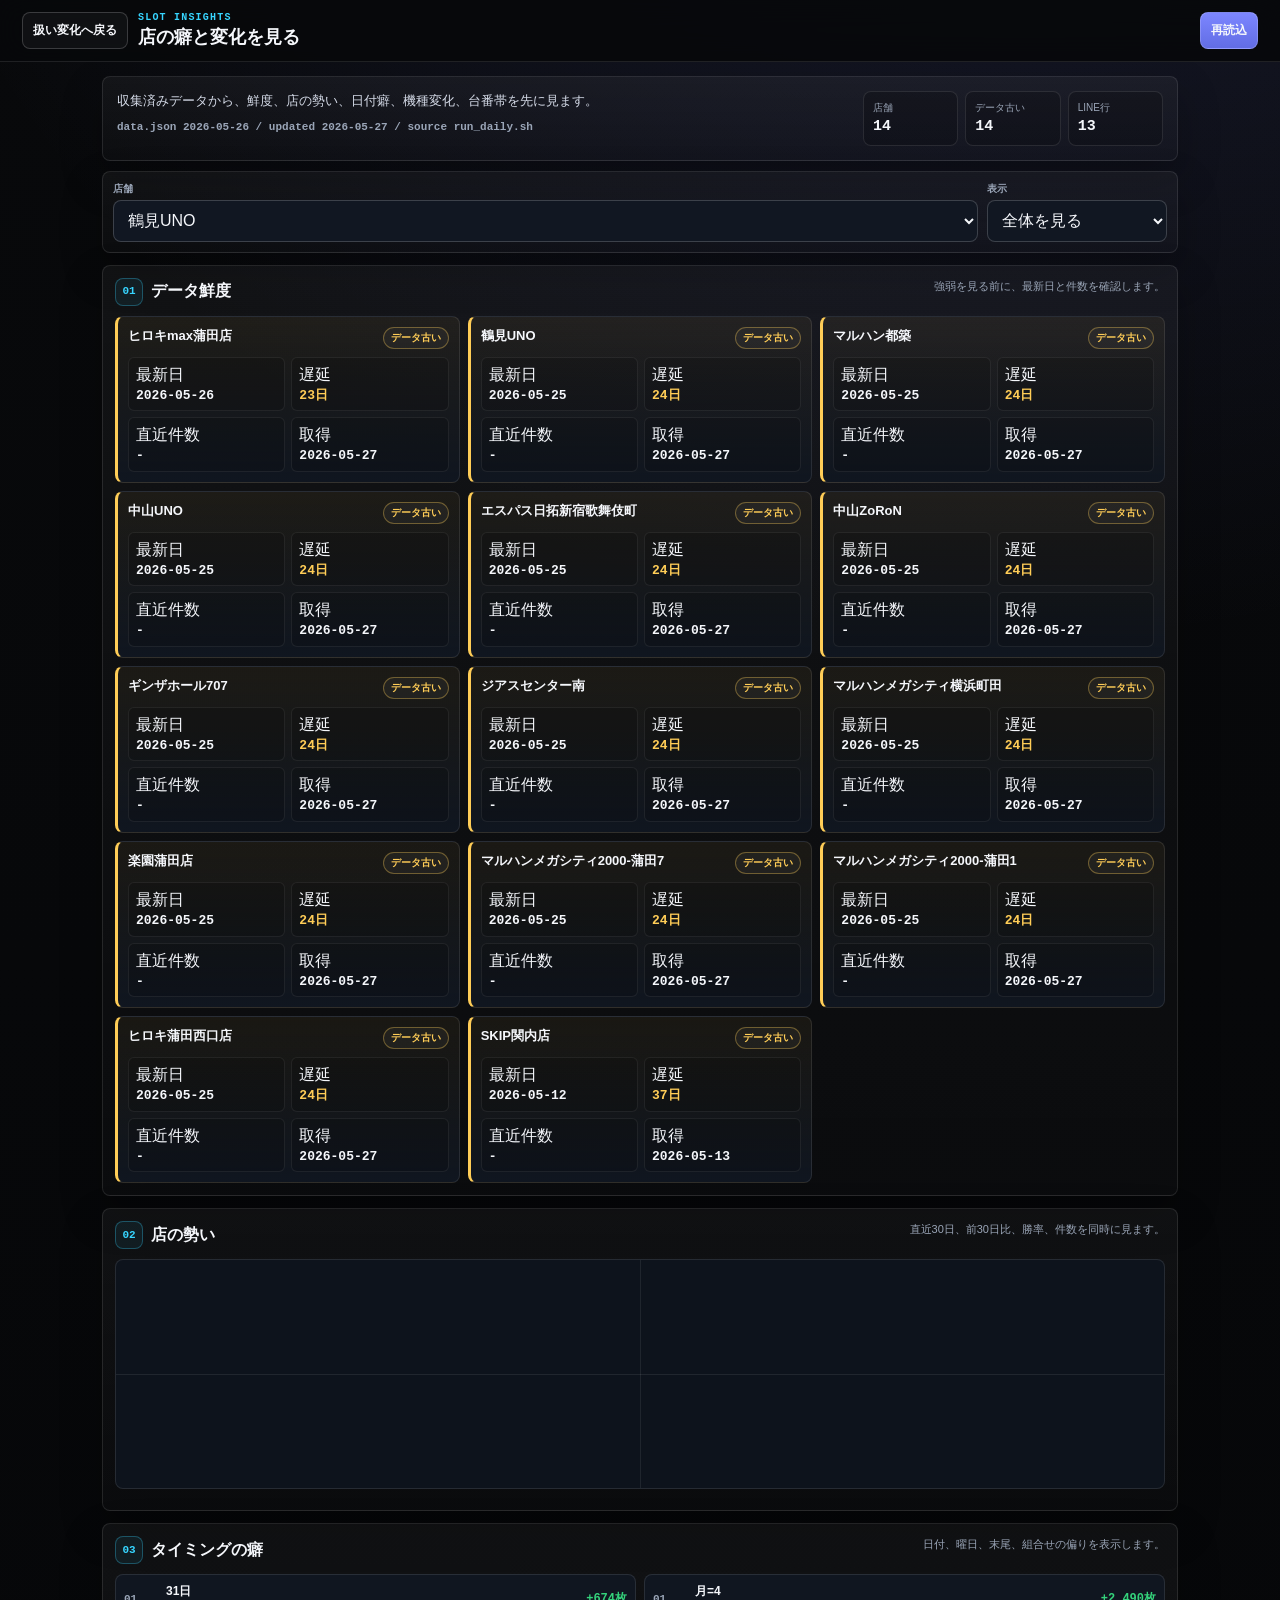
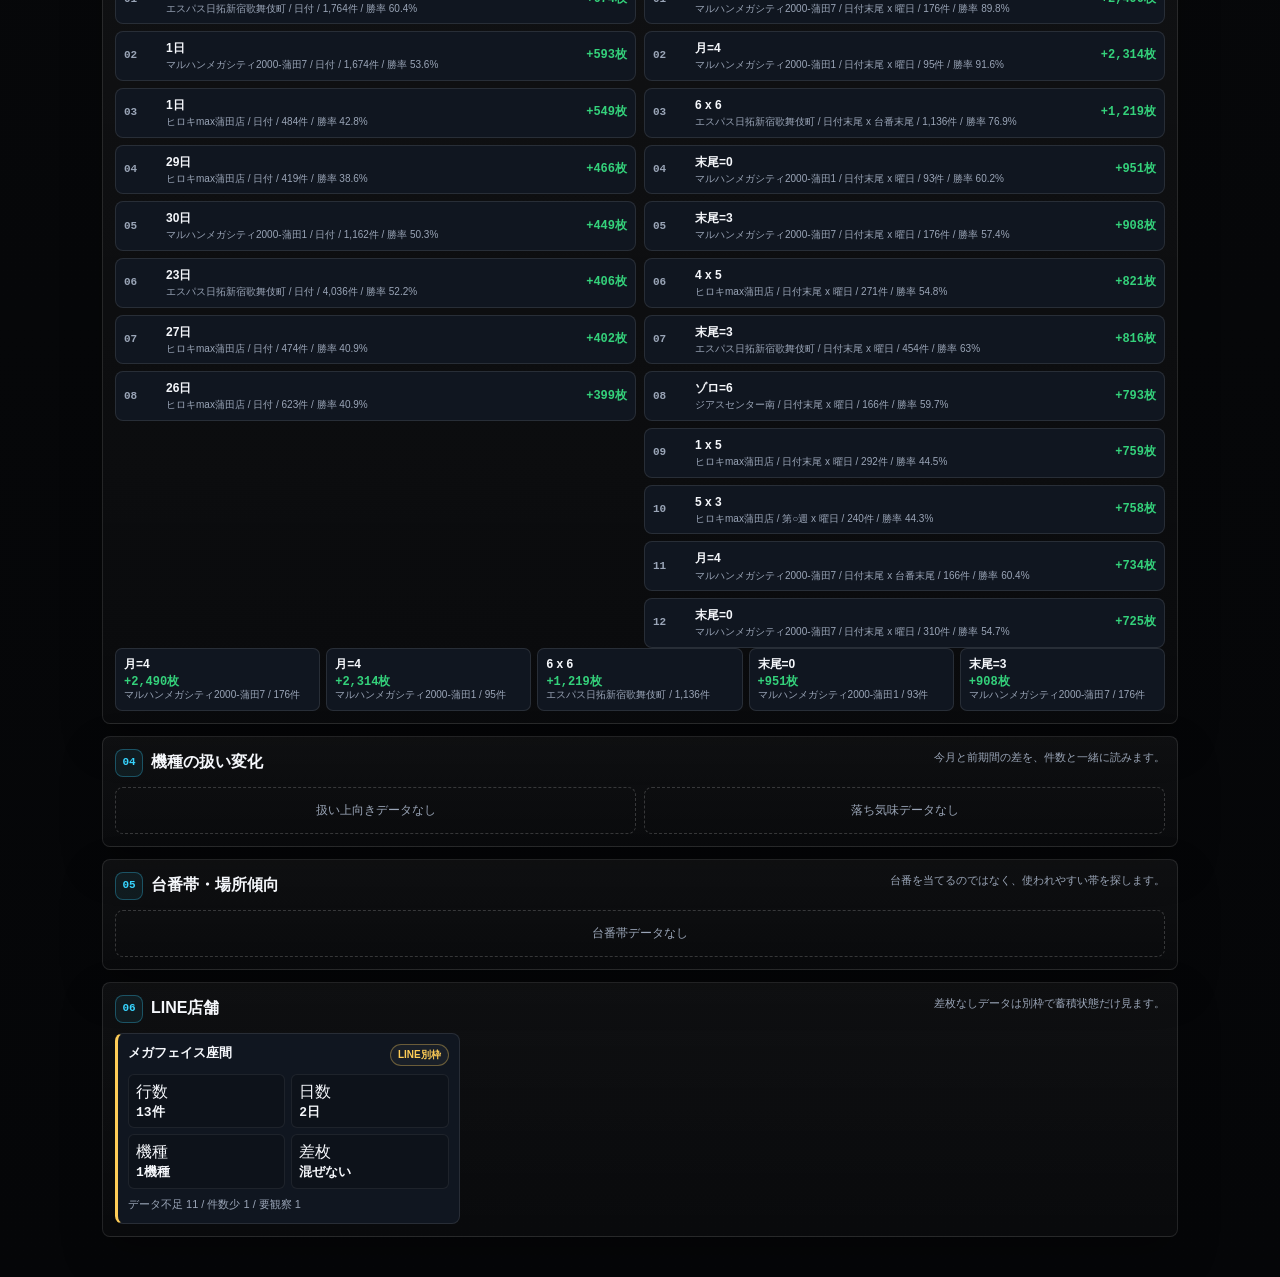
==== insights/index.html @ fef0dacd "Add insights trend viewer" ====
<!DOCTYPE html>
<html lang="ja">
<head>
<meta charset="UTF-8">
<meta name="viewport" content="width=device-width, initial-scale=1.0">
<title>SLOT 傾向ビュー</title>
<link rel="stylesheet" href="./insights.css?v=1">
</head>
<body>
<header class="app-header">
  <a class="back-link" href="../index.html">扱い変化へ戻る</a>
  <div>
    <div class="kicker">SLOT INSIGHTS</div>
    <h1>店の癖と変化を見る</h1>
  </div>
  <button class="load-btn" id="reloadBtn" type="button">再読込</button>
</header>

<main>
  <section class="hero-panel">
    <div>
      <p class="hero-copy">収集済みデータから、鮮度、店の勢い、日付癖、機種変化、台番帯を先に見ます。</p>
      <div class="status-line" id="statusLine">データ読込中...</div>
    </div>
    <div class="hero-stats" id="heroStats"></div>
  </section>

  <section class="control-panel">
    <label>
      <span>店舗</span>
      <select id="storeSelect"></select>
    </label>
    <label>
      <span>表示</span>
      <select id="scopeSelect">
        <option value="overview">全体を見る</option>
        <option value="store">選択店舗を掘る</option>
      </select>
    </label>
  </section>

  <section class="section-block">
    <div class="section-head">
      <div>
        <span>01</span>
        <h2>データ鮮度</h2>
      </div>
      <p>強弱を見る前に、最新日と件数を確認します。</p>
    </div>
    <div id="freshnessView"></div>
  </section>

  <section class="section-block">
    <div class="section-head">
      <div>
        <span>02</span>
        <h2>店の勢い</h2>
      </div>
      <p>直近30日、前30日比、勝率、件数を同時に見ます。</p>
    </div>
    <div id="storeMomentumView"></div>
  </section>

  <section class="section-block">
    <div class="section-head">
      <div>
        <span>03</span>
        <h2>タイミングの癖</h2>
      </div>
      <p>日付、曜日、末尾、組合せの偏りを表示します。</p>
    </div>
    <div id="timingView"></div>
  </section>

  <section class="section-block">
    <div class="section-head">
      <div>
        <span>04</span>
        <h2>機種の扱い変化</h2>
      </div>
      <p>今月と前期間の差を、件数と一緒に読みます。</p>
    </div>
    <div id="modelView"></div>
  </section>

  <section class="section-block">
    <div class="section-head">
      <div>
        <span>05</span>
        <h2>台番帯・場所傾向</h2>
      </div>
      <p>台番を当てるのではなく、使われやすい帯を探します。</p>
    </div>
    <div id="bandView"></div>
  </section>

  <section class="section-block">
    <div class="section-head">
      <div>
        <span>06</span>
        <h2>LINE店舗</h2>
      </div>
      <p>差枚なしデータは別枠で蓄積状態だけ見ます。</p>
    </div>
    <div id="lineView"></div>
  </section>
</main>

<script src="./insights.js?v=1"></script>
</body>
</html>
---- insights/insights.css ----
:root{
  --bg:#07080a;
  --panel:#11151d;
  --panel2:#151b25;
  --line:rgba(255,255,255,.1);
  --line2:rgba(255,255,255,.18);
  --text:#f5f7fb;
  --muted:#9aa5b7;
  --plus:#34d27b;
  --minus:#ff6f83;
  --warn:#ffcd57;
  --accent:#7c86ff;
  --accent2:#37d5ff;
  --radius:8px;
  --mono:"SFMono-Regular","Menlo","Consolas",monospace;
  --sans:-apple-system,BlinkMacSystemFont,"Inter","Hiragino Sans","Yu Gothic",sans-serif;
}

*{box-sizing:border-box}
html,body{margin:0;min-height:100%;background:var(--bg);color:var(--text);font-family:var(--sans);letter-spacing:0}
body{
  background:
    radial-gradient(circle at 80% -20%, rgba(124,134,255,.18), transparent 34%),
    linear-gradient(180deg,#08090b 0%,#050608 100%);
}
a{color:inherit}
button,select{font:inherit}

.app-header{
  position:sticky;top:0;z-index:10;
  display:grid;grid-template-columns:auto 1fr auto;gap:10px;align-items:center;
  padding:12px clamp(12px,3vw,22px);
  border-bottom:1px solid var(--line);
  background:rgba(7,8,10,.9);backdrop-filter:blur(14px);
}
.back-link,.load-btn{
  border:1px solid var(--line2);border-radius:var(--radius);
  background:rgba(255,255,255,.04);color:var(--text);text-decoration:none;
  padding:9px 10px;font-size:12px;font-weight:700;white-space:nowrap;
}
.load-btn{cursor:pointer;background:linear-gradient(180deg,#7c86ff,#626de5)}
.kicker{color:var(--accent2);font:700 10px/1 var(--mono);letter-spacing:.12em}
h1{margin:3px 0 0;font-size:18px;line-height:1.25}

main{width:min(1120px,100%);margin:0 auto;padding:14px clamp(10px,2.6vw,22px) 28px}
.hero-panel,.control-panel,.section-block{
  border:1px solid var(--line);border-radius:var(--radius);
  background:linear-gradient(180deg,rgba(255,255,255,.045),rgba(255,255,255,.018));
  box-shadow:0 18px 40px rgba(0,0,0,.26);
}
.hero-panel{display:grid;grid-template-columns:minmax(0,1fr) auto;gap:12px;padding:14px;margin-bottom:10px}
.hero-copy{margin:0;color:#d4dae7;font-size:13px;line-height:1.6}
.status-line{margin-top:8px;color:var(--muted);font:700 11px/1.4 var(--mono)}
.hero-stats{display:grid;grid-template-columns:repeat(3,minmax(72px,1fr));gap:7px;min-width:300px}
.hero-stat,.metric-card{
  min-width:0;border:1px solid var(--line);border-radius:var(--radius);
  background:rgba(0,0,0,.2);padding:9px;
}
.hero-stat span,.metric-card span,.mini-label{display:block;color:var(--muted);font-size:10px;line-height:1.35}
.hero-stat strong,.metric-card strong{display:block;margin-top:3px;font:800 15px/1.2 var(--mono);white-space:nowrap;overflow:hidden;text-overflow:ellipsis}

.control-panel{display:grid;grid-template-columns:1fr 180px;gap:9px;padding:10px;margin-bottom:12px}
label span{display:block;color:var(--muted);font-size:10px;font-weight:800;margin-bottom:4px}
select{
  width:100%;min-height:42px;border:1px solid var(--line2);border-radius:var(--radius);
  background:#111722;color:var(--text);padding:8px 10px;
}

.section-block{padding:12px;margin:12px 0}
.section-head{display:flex;justify-content:space-between;gap:12px;align-items:flex-start;margin-bottom:10px}
.section-head div{display:flex;align-items:center;gap:8px}
.section-head span{
  display:inline-grid;place-items:center;width:28px;height:28px;border:1px solid rgba(55,213,255,.3);
  border-radius:var(--radius);color:var(--accent2);font:800 11px/1 var(--mono);background:rgba(55,213,255,.07)
}
h2{margin:0;font-size:16px;line-height:1.3}
.section-head p{margin:0;color:var(--muted);font-size:11px;line-height:1.5;text-align:right;max-width:360px}

.grid{display:grid;gap:8px}
.grid.cols-2{grid-template-columns:repeat(2,minmax(0,1fr))}
.grid.cols-3{grid-template-columns:repeat(3,minmax(0,1fr))}
.grid.cols-4{grid-template-columns:repeat(4,minmax(0,1fr))}
.card{
  min-width:0;border:1px solid var(--line);border-left:3px solid var(--accent);
  border-radius:var(--radius);background:#101620;padding:10px;
}
.card.up{border-left-color:var(--plus);background:linear-gradient(180deg,rgba(52,210,123,.06),#101620)}
.card.down{border-left-color:var(--minus);background:linear-gradient(180deg,rgba(255,111,131,.06),#101620)}
.card.thin{border-left-color:var(--warn)}
.card.stale{border-left-color:var(--warn);background:linear-gradient(180deg,rgba(255,205,87,.06),#101620)}
.card-head{display:flex;justify-content:space-between;align-items:flex-start;gap:8px;margin-bottom:8px}
.card-head strong{font-size:13px;line-height:1.35;overflow:hidden;display:-webkit-box;-webkit-line-clamp:2;-webkit-box-orient:vertical}
.badge{flex:0 0 auto;border:1px solid var(--line2);border-radius:999px;padding:3px 7px;font-size:10px;font-weight:800;color:#dce2ee;background:rgba(255,255,255,.04)}
.badge.up{color:var(--plus);border-color:rgba(52,210,123,.35)}
.badge.down{color:var(--minus);border-color:rgba(255,111,131,.35)}
.badge.thin,.badge.stale{color:var(--warn);border-color:rgba(255,205,87,.35)}
.metrics{display:grid;grid-template-columns:repeat(2,minmax(0,1fr));gap:6px}
.metric{min-width:0;border:1px solid rgba(255,255,255,.07);border-radius:6px;padding:7px;background:rgba(0,0,0,.16)}
.metric b{display:block;margin-top:2px;font:800 13px/1.2 var(--mono);white-space:nowrap;overflow:hidden;text-overflow:ellipsis}
.plus{color:var(--plus)}.minus{color:var(--minus)}.warn{color:var(--warn)}.accent{color:var(--accent2)}
.note{margin-top:8px;color:var(--muted);font-size:11px;line-height:1.45}

.scatter{position:relative;height:230px;border:1px solid var(--line);border-radius:var(--radius);background:#0d131c;margin-bottom:9px;overflow:hidden}
.scatter::before,.scatter::after{content:"";position:absolute;background:rgba(255,255,255,.08)}
.scatter::before{left:0;right:0;top:50%;height:1px}.scatter::after{top:0;bottom:0;left:50%;width:1px}
.point{
  position:absolute;transform:translate(-50%,-50%);min-width:34px;height:26px;border:1px solid rgba(255,255,255,.24);
  border-radius:999px;background:#171e2b;color:var(--text);font:800 10px/24px var(--mono);text-align:center;
}
.point.up{background:rgba(52,210,123,.18);border-color:rgba(52,210,123,.5)}
.point.down{background:rgba(255,111,131,.16);border-color:rgba(255,111,131,.45)}

.rank-list{display:grid;gap:7px}
.rank-row{
  display:grid;grid-template-columns:34px minmax(0,1fr) auto;gap:8px;align-items:center;
  border:1px solid var(--line);border-radius:var(--radius);background:#101620;padding:8px;
}
.rank-num{font:800 11px/1 var(--mono);color:var(--muted)}
.rank-main strong{display:block;font-size:12px;line-height:1.35;white-space:nowrap;overflow:hidden;text-overflow:ellipsis}
.rank-main span{display:block;margin-top:2px;color:var(--muted);font-size:10px;line-height:1.35}
.rank-score{text-align:right;font:800 12px/1.25 var(--mono)}

.heat-strip{display:grid;grid-template-columns:repeat(5,minmax(0,1fr));gap:6px}
.heat-cell{border:1px solid var(--line);border-radius:7px;padding:8px;background:#101620;min-width:0}
.heat-cell strong{display:block;font-size:12px;line-height:1.3;white-space:nowrap;overflow:hidden;text-overflow:ellipsis}
.heat-cell span{display:block;margin-top:4px;font:800 12px/1 var(--mono)}

.empty{border:1px dashed var(--line2);border-radius:var(--radius);padding:14px;color:var(--muted);font-size:12px;text-align:center}

@media(max-width:700px){
  .app-header{grid-template-columns:1fr auto;align-items:start}
  .back-link{grid-column:1 / -1;width:max-content}
  h1{font-size:17px}
  .hero-panel{grid-template-columns:1fr}
  .hero-stats{min-width:0;grid-template-columns:repeat(3,minmax(0,1fr))}
  .control-panel{grid-template-columns:1fr}
  .section-head{display:block}
  .section-head p{text-align:left;margin-top:5px;max-width:none}
  .grid.cols-2,.grid.cols-3,.grid.cols-4{grid-template-columns:1fr}
  .metrics{grid-template-columns:repeat(2,minmax(0,1fr))}
  .scatter{height:210px}
  .rank-row{grid-template-columns:28px minmax(0,1fr);align-items:start}
  .rank-score{grid-column:2;text-align:left}
  .heat-strip{grid-template-columns:1fr}
}
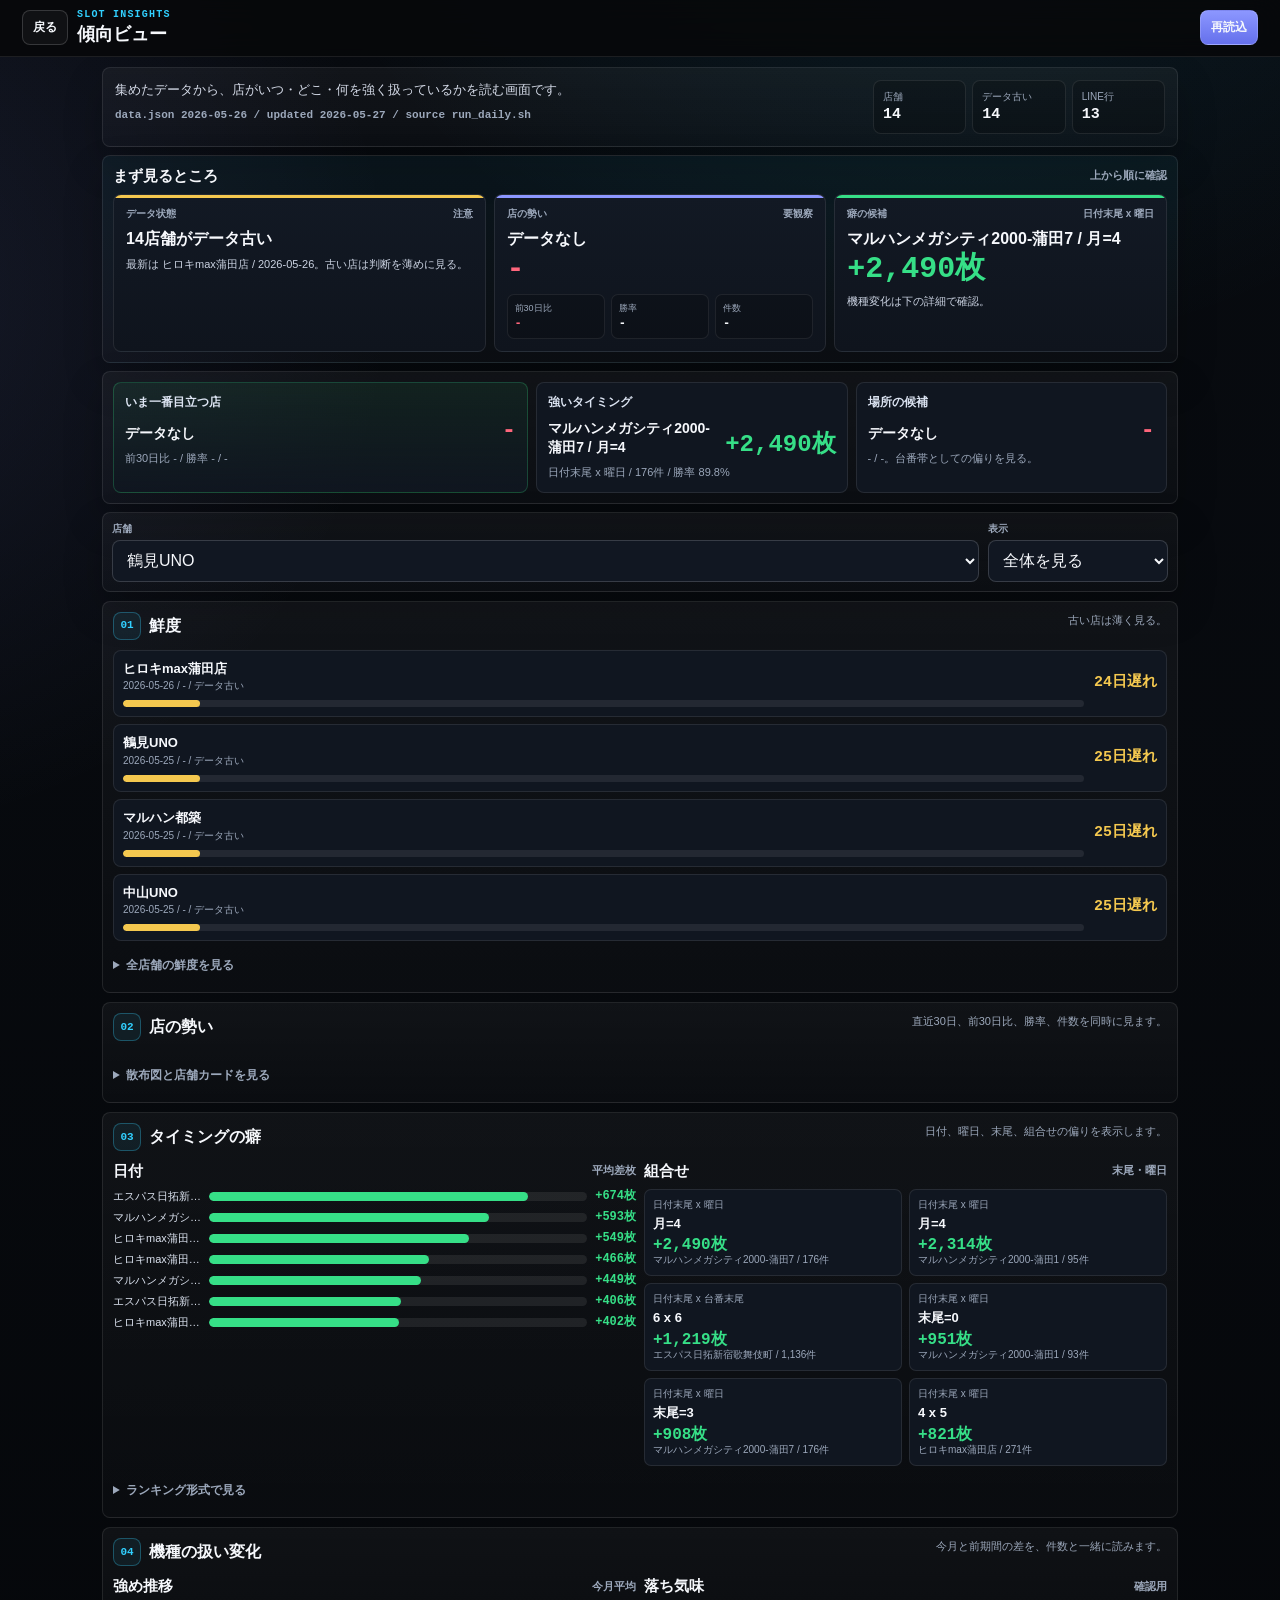
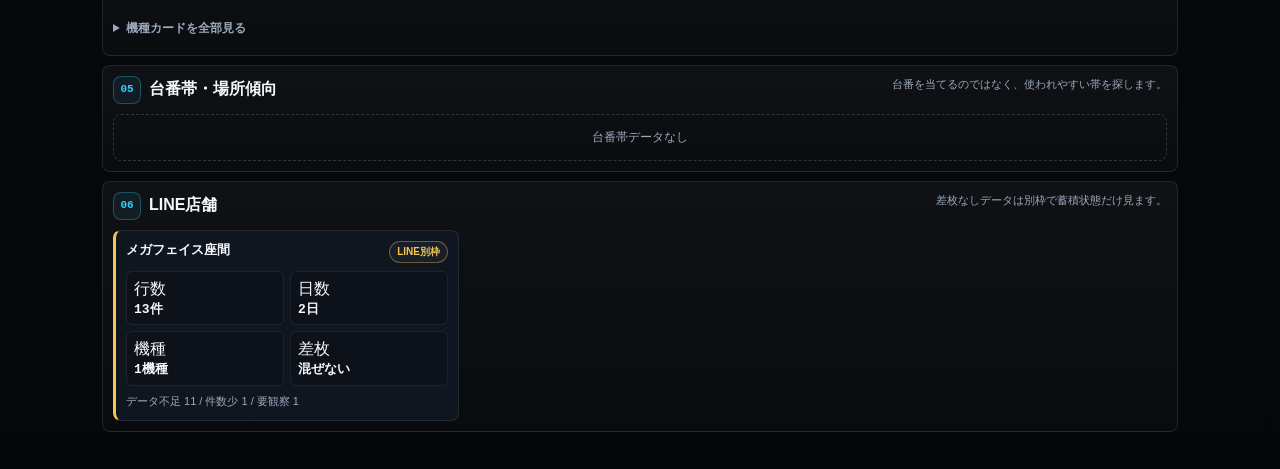
==== commit fe568934: "Refine insights visual dashboard" ====
--- a/insights/index.html
+++ b/insights/index.html
@@ -8,10 +8,10 @@
 </head>
 <body>
 <header class="app-header">
-  <a class="back-link" href="../index.html">扱い変化へ戻る</a>
+  <a class="back-link" href="../index.html">戻る</a>
   <div>
     <div class="kicker">SLOT INSIGHTS</div>
-    <h1>店の癖と変化を見る</h1>
+    <h1>傾向ビュー</h1>
   </div>
   <button class="load-btn" id="reloadBtn" type="button">再読込</button>
 </header>
@@ -19,11 +19,15 @@
 <main>
   <section class="hero-panel">
     <div>
-      <p class="hero-copy">収集済みデータから、鮮度、店の勢い、日付癖、機種変化、台番帯を先に見ます。</p>
+      <p class="hero-copy">集めたデータから、店がいつ・どこ・何を強く扱っているかを読む画面です。</p>
       <div class="status-line" id="statusLine">データ読込中...</div>
     </div>
     <div class="hero-stats" id="heroStats"></div>
   </section>
+
+  <section class="snapshot-panel" id="snapshotView"></section>
+
+  <section class="focus-panel" id="focusView"></section>
 
   <section class="control-panel">
     <label>
@@ -39,18 +43,18 @@
     </label>
   </section>
 
-  <section class="section-block">
+  <section class="section-block compact">
     <div class="section-head">
       <div>
         <span>01</span>
-        <h2>データ鮮度</h2>
+        <h2>鮮度</h2>
       </div>
-      <p>強弱を見る前に、最新日と件数を確認します。</p>
+      <p>古い店は薄く見る。</p>
     </div>
     <div id="freshnessView"></div>
   </section>
 
-  <section class="section-block">
+  <section class="section-block compact">
     <div class="section-head">
       <div>
         <span>02</span>
@@ -61,7 +65,7 @@
     <div id="storeMomentumView"></div>
   </section>
 
-  <section class="section-block">
+  <section class="section-block compact">
     <div class="section-head">
       <div>
         <span>03</span>
@@ -72,7 +76,7 @@
     <div id="timingView"></div>
   </section>
 
-  <section class="section-block">
+  <section class="section-block compact">
     <div class="section-head">
       <div>
         <span>04</span>
@@ -83,7 +87,7 @@
     <div id="modelView"></div>
   </section>
 
-  <section class="section-block">
+  <section class="section-block compact">
     <div class="section-head">
       <div>
         <span>05</span>
@@ -94,7 +98,7 @@
     <div id="bandView"></div>
   </section>
 
-  <section class="section-block">
+  <section class="section-block compact">
     <div class="section-head">
       <div>
         <span>06</span>
--- a/insights/insights.css
+++ b/insights/insights.css
@@ -1,16 +1,18 @@
 :root{
-  --bg:#07080a;
-  --panel:#11151d;
-  --panel2:#151b25;
-  --line:rgba(255,255,255,.1);
-  --line2:rgba(255,255,255,.18);
-  --text:#f5f7fb;
-  --muted:#9aa5b7;
-  --plus:#34d27b;
-  --minus:#ff6f83;
-  --warn:#ffcd57;
-  --accent:#7c86ff;
-  --accent2:#37d5ff;
+  --bg:#07090d;
+  --panel:#10151d;
+  --panel2:#151c27;
+  --panel3:#0c1118;
+  --line:rgba(255,255,255,.09);
+  --line2:rgba(255,255,255,.16);
+  --text:#f6f8fc;
+  --muted:#9ca8bb;
+  --plus:#36df87;
+  --minus:#ff667c;
+  --warn:#f4c84f;
+  --accent:#8c97ff;
+  --accent2:#31d0ff;
+  --soft:#1d2634;
   --radius:8px;
   --mono:"SFMono-Regular","Menlo","Consolas",monospace;
   --sans:-apple-system,BlinkMacSystemFont,"Inter","Hiragino Sans","Yu Gothic",sans-serif;
@@ -20,38 +22,39 @@
 html,body{margin:0;min-height:100%;background:var(--bg);color:var(--text);font-family:var(--sans);letter-spacing:0}
 body{
   background:
-    radial-gradient(circle at 80% -20%, rgba(124,134,255,.18), transparent 34%),
-    linear-gradient(180deg,#08090b 0%,#050608 100%);
+    radial-gradient(circle at 75% -18%, rgba(49,208,255,.13), transparent 28%),
+    radial-gradient(circle at -12% 14%, rgba(140,151,255,.11), transparent 24%),
+    linear-gradient(180deg,#080b10 0%,#05070a 100%);
 }
 a{color:inherit}
 button,select{font:inherit}
 
 .app-header{
   position:sticky;top:0;z-index:10;
-  display:grid;grid-template-columns:auto 1fr auto;gap:10px;align-items:center;
-  padding:12px clamp(12px,3vw,22px);
+  display:grid;grid-template-columns:auto 1fr auto;gap:9px;align-items:center;
+  padding:10px clamp(12px,3vw,22px);
   border-bottom:1px solid var(--line);
   background:rgba(7,8,10,.9);backdrop-filter:blur(14px);
 }
 .back-link,.load-btn{
   border:1px solid var(--line2);border-radius:var(--radius);
   background:rgba(255,255,255,.04);color:var(--text);text-decoration:none;
-  padding:9px 10px;font-size:12px;font-weight:700;white-space:nowrap;
-}
-.load-btn{cursor:pointer;background:linear-gradient(180deg,#7c86ff,#626de5)}
+  padding:8px 10px;font-size:12px;font-weight:800;white-space:nowrap;
+}
+.load-btn{cursor:pointer;background:linear-gradient(180deg,#8c97ff,#6570ec)}
 .kicker{color:var(--accent2);font:700 10px/1 var(--mono);letter-spacing:.12em}
 h1{margin:3px 0 0;font-size:18px;line-height:1.25}
 
-main{width:min(1120px,100%);margin:0 auto;padding:14px clamp(10px,2.6vw,22px) 28px}
-.hero-panel,.control-panel,.section-block{
+main{width:min(1120px,100%);margin:0 auto;padding:10px clamp(10px,2.6vw,22px) 28px}
+.hero-panel,.snapshot-panel,.focus-panel,.control-panel,.section-block{
   border:1px solid var(--line);border-radius:var(--radius);
   background:linear-gradient(180deg,rgba(255,255,255,.045),rgba(255,255,255,.018));
-  box-shadow:0 18px 40px rgba(0,0,0,.26);
-}
-.hero-panel{display:grid;grid-template-columns:minmax(0,1fr) auto;gap:12px;padding:14px;margin-bottom:10px}
+  box-shadow:0 18px 38px rgba(0,0,0,.22);
+}
+.hero-panel{display:grid;grid-template-columns:minmax(0,1fr) auto;gap:10px;padding:12px;margin-bottom:8px}
 .hero-copy{margin:0;color:#d4dae7;font-size:13px;line-height:1.6}
 .status-line{margin-top:8px;color:var(--muted);font:700 11px/1.4 var(--mono)}
-.hero-stats{display:grid;grid-template-columns:repeat(3,minmax(72px,1fr));gap:7px;min-width:300px}
+.hero-stats{display:grid;grid-template-columns:repeat(3,minmax(72px,1fr));gap:6px;min-width:292px}
 .hero-stat,.metric-card{
   min-width:0;border:1px solid var(--line);border-radius:var(--radius);
   background:rgba(0,0,0,.2);padding:9px;
@@ -59,14 +62,48 @@
 .hero-stat span,.metric-card span,.mini-label{display:block;color:var(--muted);font-size:10px;line-height:1.35}
 .hero-stat strong,.metric-card strong{display:block;margin-top:3px;font:800 15px/1.2 var(--mono);white-space:nowrap;overflow:hidden;text-overflow:ellipsis}
 
-.control-panel{display:grid;grid-template-columns:1fr 180px;gap:9px;padding:10px;margin-bottom:12px}
+.snapshot-panel{padding:10px;margin-bottom:8px;background:linear-gradient(180deg,rgba(55,213,255,.055),rgba(255,255,255,.018))}
+.snapshot-title{display:flex;align-items:center;justify-content:space-between;gap:10px;margin-bottom:8px}
+.snapshot-title h2{font-size:15px}
+.snapshot-title span{color:var(--muted);font-size:11px;font-weight:800}
+.signal-grid{display:grid;grid-template-columns:1.12fr 1fr 1fr;gap:8px}
+.signal-card{
+  position:relative;min-width:0;border:1px solid var(--line);border-radius:var(--radius);
+  background:linear-gradient(180deg,#121924,#0f141d);padding:12px;overflow:hidden;
+}
+.signal-card::before{content:"";position:absolute;inset:0 0 auto;height:3px;background:var(--accent)}
+.signal-card.up::before{background:var(--plus)}.signal-card.down::before{background:var(--minus)}
+.signal-card.stale::before,.signal-card.thin::before{background:var(--warn)}
+.signal-card .label{display:flex;align-items:center;justify-content:space-between;gap:8px;color:var(--muted);font-size:10px;font-weight:800;margin-bottom:8px}
+.signal-card strong{display:block;font-size:16px;line-height:1.3;overflow:hidden;display:-webkit-box;-webkit-line-clamp:2;-webkit-box-orient:vertical}
+.signal-card .big{font:900 30px/1.05 var(--mono);margin-top:5px}
+.signal-card p{margin:8px 0 0;color:#cbd3e2;font-size:11px;line-height:1.45}
+.signal-mini{display:grid;grid-template-columns:repeat(3,minmax(0,1fr));gap:6px;margin-top:8px}
+.signal-mini div{border:1px solid rgba(255,255,255,.08);border-radius:7px;padding:7px;background:rgba(0,0,0,.18)}
+.signal-mini span{display:block;color:var(--muted);font-size:9px}
+.signal-mini b{display:block;margin-top:2px;font:800 12px/1.2 var(--mono)}
+.focus-panel{padding:10px;margin-bottom:8px}
+.focus-grid{display:grid;grid-template-columns:1.2fr .9fr .9fr;gap:8px}
+.focus-card{
+  min-width:0;border:1px solid var(--line);border-radius:var(--radius);background:#101620;padding:11px;
+}
+.focus-card.primary{background:linear-gradient(180deg,rgba(54,223,135,.08),#101620);border-color:rgba(54,223,135,.24)}
+.focus-card h3{margin:0 0 8px;font-size:12px;color:#dce4f2}
+.focus-card .focus-main{display:flex;align-items:flex-end;justify-content:space-between;gap:10px}
+.focus-card strong{display:block;font-size:14px;line-height:1.35;overflow:hidden;display:-webkit-box;-webkit-line-clamp:2;-webkit-box-orient:vertical}
+.focus-card .focus-value{font:900 24px/1 var(--mono);white-space:nowrap}
+.focus-card p{margin:8px 0 0;color:var(--muted);font-size:11px;line-height:1.45}
+.pill-row{display:flex;flex-wrap:wrap;gap:5px;margin-top:9px}
+.pill{border:1px solid var(--line2);border-radius:999px;padding:4px 7px;color:#cfd7e7;background:rgba(255,255,255,.04);font-size:10px;font-weight:800}
+.control-panel{display:grid;grid-template-columns:1fr 180px;gap:9px;padding:9px;margin-bottom:9px}
 label span{display:block;color:var(--muted);font-size:10px;font-weight:800;margin-bottom:4px}
 select{
   width:100%;min-height:42px;border:1px solid var(--line2);border-radius:var(--radius);
   background:#111722;color:var(--text);padding:8px 10px;
 }
 
-.section-block{padding:12px;margin:12px 0}
+.section-block{padding:10px;margin:9px 0}
+.section-block.compact{box-shadow:none}
 .section-head{display:flex;justify-content:space-between;gap:12px;align-items:flex-start;margin-bottom:10px}
 .section-head div{display:flex;align-items:center;gap:8px}
 .section-head span{
@@ -100,6 +137,34 @@
 .plus{color:var(--plus)}.minus{color:var(--minus)}.warn{color:var(--warn)}.accent{color:var(--accent2)}
 .note{margin-top:8px;color:var(--muted);font-size:11px;line-height:1.45}
 
+.summary-strip{display:grid;gap:7px;margin-bottom:8px}
+.summary-row{
+  display:grid;grid-template-columns:minmax(0,1fr) auto;gap:10px;align-items:center;
+  border:1px solid var(--line);border-radius:var(--radius);background:#101620;padding:9px;
+}
+.summary-main strong{display:block;font-size:13px;line-height:1.35;white-space:nowrap;overflow:hidden;text-overflow:ellipsis}
+.summary-main span{display:block;margin-top:2px;color:var(--muted);font-size:10px}
+.bar{height:7px;border-radius:999px;background:rgba(255,255,255,.08);overflow:hidden;margin-top:7px}
+.bar i{display:block;height:100%;border-radius:inherit;background:var(--accent)}
+.bar i.up{background:var(--plus)}.bar i.down{background:var(--minus)}.bar i.thin,.bar i.stale{background:var(--warn)}
+.summary-score{text-align:right;font:900 15px/1.1 var(--mono)}
+.compact-details{margin-top:8px}
+.compact-details summary{cursor:pointer;color:var(--muted);font-size:12px;font-weight:800;padding:8px 0}
+.visual-board{display:grid;grid-template-columns:1fr 1fr;gap:8px}
+.mini-chart{display:grid;gap:6px}
+.chart-row{display:grid;grid-template-columns:88px minmax(0,1fr) auto;gap:8px;align-items:center}
+.chart-row span{font-size:11px;color:#dbe2ef;white-space:nowrap;overflow:hidden;text-overflow:ellipsis}
+.chart-row b{font:800 12px/1 var(--mono)}
+.chart-bar{height:9px;border-radius:999px;background:rgba(255,255,255,.08);overflow:hidden}
+.chart-bar i{display:block;height:100%;border-radius:inherit;background:var(--plus)}
+.chart-bar i.down{background:var(--minus)}.chart-bar i.thin{background:var(--warn)}
+.tile-grid{display:grid;grid-template-columns:repeat(2,minmax(0,1fr));gap:7px}
+.tile{
+  min-width:0;border:1px solid var(--line);border-radius:7px;background:#101620;padding:8px;
+}
+.tile span{display:block;color:var(--muted);font-size:10px}
+.tile strong{display:block;margin-top:4px;font-size:13px;line-height:1.3;white-space:nowrap;overflow:hidden;text-overflow:ellipsis}
+.tile b{display:block;margin-top:5px;font:900 16px/1 var(--mono)}
 .scatter{position:relative;height:230px;border:1px solid var(--line);border-radius:var(--radius);background:#0d131c;margin-bottom:9px;overflow:hidden}
 .scatter::before,.scatter::after{content:"";position:absolute;background:rgba(255,255,255,.08)}
 .scatter::before{left:0;right:0;top:50%;height:1px}.scatter::after{top:0;bottom:0;left:50%;width:1px}
@@ -128,15 +193,20 @@
 .empty{border:1px dashed var(--line2);border-radius:var(--radius);padding:14px;color:var(--muted);font-size:12px;text-align:center}
 
 @media(max-width:700px){
-  .app-header{grid-template-columns:1fr auto;align-items:start}
-  .back-link{grid-column:1 / -1;width:max-content}
+  .app-header{grid-template-columns:auto 1fr auto}
+  .back-link{width:max-content}
   h1{font-size:17px}
   .hero-panel{grid-template-columns:1fr}
   .hero-stats{min-width:0;grid-template-columns:repeat(3,minmax(0,1fr))}
+  .signal-grid{grid-template-columns:1fr}
+  .signal-card strong{font-size:15px}
+  .signal-card .big{font-size:26px}
+  .focus-grid{grid-template-columns:1fr}
   .control-panel{grid-template-columns:1fr}
   .section-head{display:block}
   .section-head p{text-align:left;margin-top:5px;max-width:none}
   .grid.cols-2,.grid.cols-3,.grid.cols-4{grid-template-columns:1fr}
+  .visual-board{grid-template-columns:1fr}
   .metrics{grid-template-columns:repeat(2,minmax(0,1fr))}
   .scatter{height:210px}
   .rank-row{grid-template-columns:28px minmax(0,1fr);align-items:start}
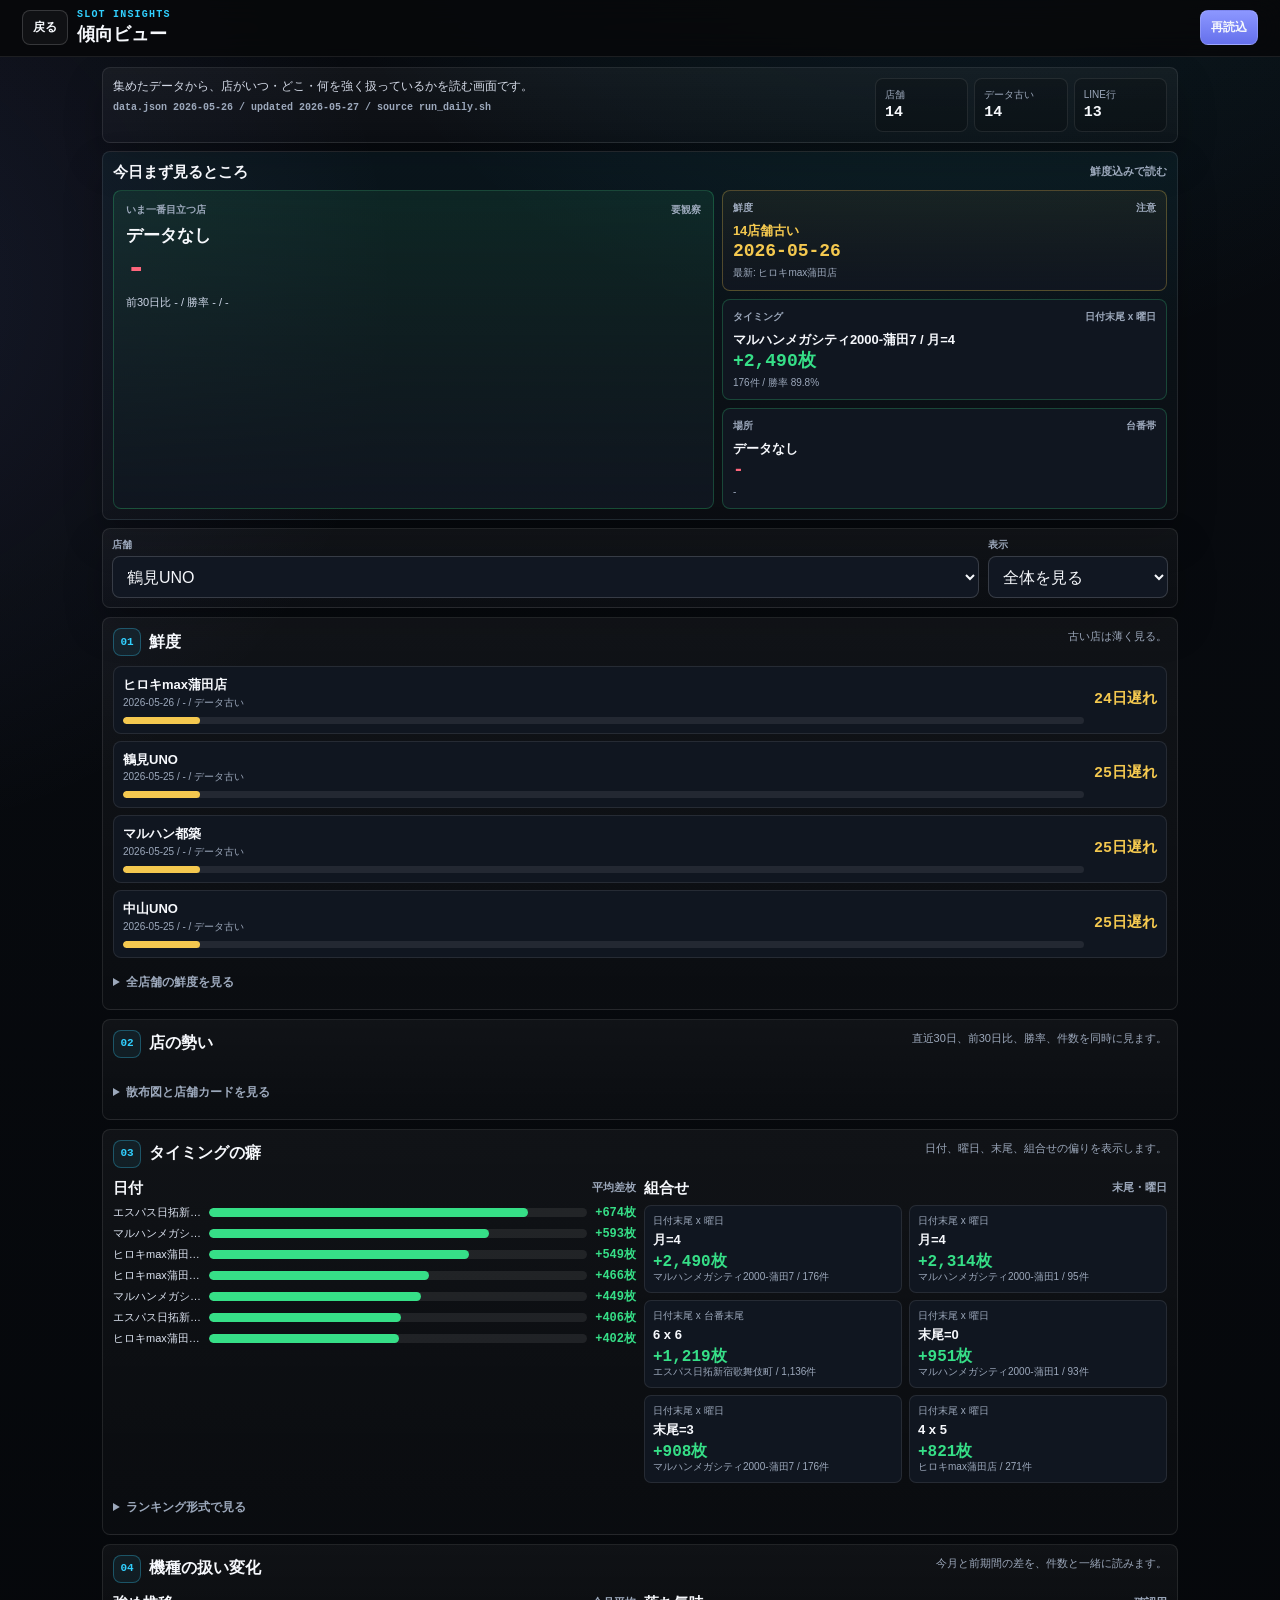
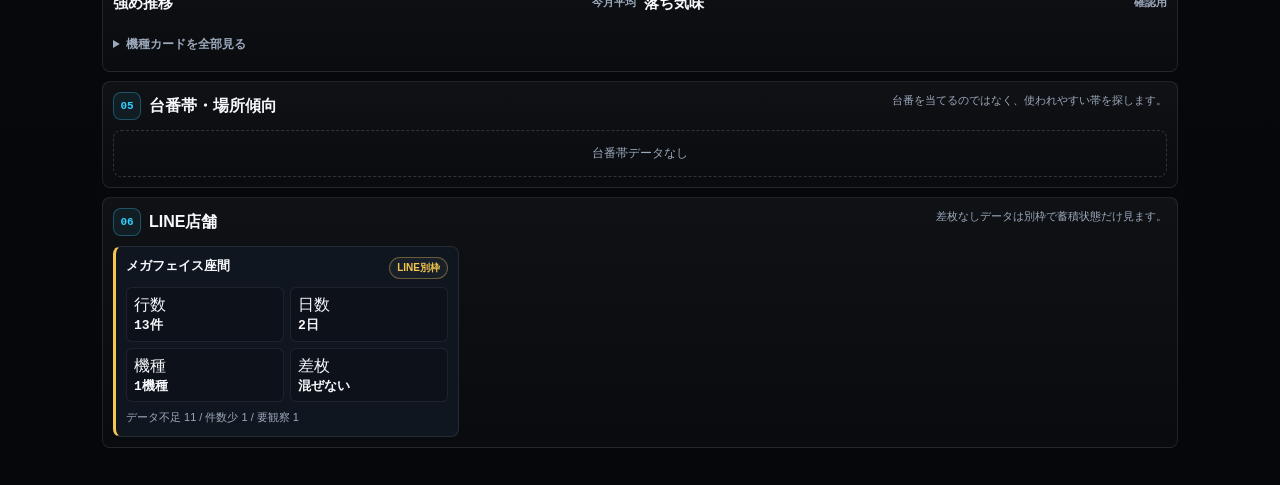
==== commit 63f662c7: "Compact insights command board" ====
--- a/insights/index.html
+++ b/insights/index.html
@@ -26,8 +26,6 @@
   </section>
 
   <section class="snapshot-panel" id="snapshotView"></section>
-
-  <section class="focus-panel" id="focusView"></section>
 
   <section class="control-panel">
     <label>
--- a/insights/insights.css
+++ b/insights/insights.css
@@ -46,14 +46,14 @@
 h1{margin:3px 0 0;font-size:18px;line-height:1.25}
 
 main{width:min(1120px,100%);margin:0 auto;padding:10px clamp(10px,2.6vw,22px) 28px}
-.hero-panel,.snapshot-panel,.focus-panel,.control-panel,.section-block{
+.hero-panel,.snapshot-panel,.control-panel,.section-block{
   border:1px solid var(--line);border-radius:var(--radius);
   background:linear-gradient(180deg,rgba(255,255,255,.045),rgba(255,255,255,.018));
   box-shadow:0 18px 38px rgba(0,0,0,.22);
 }
-.hero-panel{display:grid;grid-template-columns:minmax(0,1fr) auto;gap:10px;padding:12px;margin-bottom:8px}
-.hero-copy{margin:0;color:#d4dae7;font-size:13px;line-height:1.6}
-.status-line{margin-top:8px;color:var(--muted);font:700 11px/1.4 var(--mono)}
+.hero-panel{display:grid;grid-template-columns:minmax(0,1fr) auto;gap:10px;padding:10px;margin-bottom:8px}
+.hero-copy{margin:0;color:#d4dae7;font-size:12px;line-height:1.45}
+.status-line{margin-top:6px;color:var(--muted);font:700 10px/1.35 var(--mono)}
 .hero-stats{display:grid;grid-template-columns:repeat(3,minmax(72px,1fr));gap:6px;min-width:292px}
 .hero-stat,.metric-card{
   min-width:0;border:1px solid var(--line);border-radius:var(--radius);
@@ -66,7 +66,25 @@
 .snapshot-title{display:flex;align-items:center;justify-content:space-between;gap:10px;margin-bottom:8px}
 .snapshot-title h2{font-size:15px}
 .snapshot-title span{color:var(--muted);font-size:11px;font-weight:800}
-.signal-grid{display:grid;grid-template-columns:1.12fr 1fr 1fr;gap:8px}
+.command-board{display:grid;grid-template-columns:1.35fr 1fr;gap:8px}
+.command-main{
+  min-width:0;border:1px solid rgba(54,223,135,.24);border-radius:var(--radius);
+  background:linear-gradient(180deg,rgba(54,223,135,.09),#101620);padding:12px;
+}
+.command-main .overline,.command-tile .overline{display:flex;justify-content:space-between;gap:8px;color:var(--muted);font-size:10px;font-weight:900;margin-bottom:8px}
+.command-main strong{display:block;font-size:17px;line-height:1.32;overflow:hidden;display:-webkit-box;-webkit-line-clamp:2;-webkit-box-orient:vertical}
+.command-main .command-value{font:900 34px/1.05 var(--mono);margin-top:5px}
+.command-main p{margin:7px 0 0;color:#cdd6e7;font-size:11px;line-height:1.42}
+.command-tiles{display:grid;grid-template-columns:1fr;gap:8px}
+.command-tile{
+  min-width:0;border:1px solid var(--line);border-radius:var(--radius);background:#101620;padding:10px;
+}
+.command-tile.warn{border-color:rgba(244,200,79,.28);background:linear-gradient(180deg,rgba(244,200,79,.055),#101620)}
+.command-tile.up{border-color:rgba(54,223,135,.24)}
+.command-tile strong{display:block;font-size:13px;line-height:1.3;white-space:nowrap;overflow:hidden;text-overflow:ellipsis}
+.command-tile b{display:block;margin-top:3px;font:900 18px/1.05 var(--mono)}
+.command-tile p{margin:5px 0 0;color:var(--muted);font-size:10px;line-height:1.35}
+.command-chips{display:flex;flex-wrap:wrap;gap:5px;margin-top:9px}
 .signal-card{
   position:relative;min-width:0;border:1px solid var(--line);border-radius:var(--radius);
   background:linear-gradient(180deg,#121924,#0f141d);padding:12px;overflow:hidden;
@@ -82,17 +100,6 @@
 .signal-mini div{border:1px solid rgba(255,255,255,.08);border-radius:7px;padding:7px;background:rgba(0,0,0,.18)}
 .signal-mini span{display:block;color:var(--muted);font-size:9px}
 .signal-mini b{display:block;margin-top:2px;font:800 12px/1.2 var(--mono)}
-.focus-panel{padding:10px;margin-bottom:8px}
-.focus-grid{display:grid;grid-template-columns:1.2fr .9fr .9fr;gap:8px}
-.focus-card{
-  min-width:0;border:1px solid var(--line);border-radius:var(--radius);background:#101620;padding:11px;
-}
-.focus-card.primary{background:linear-gradient(180deg,rgba(54,223,135,.08),#101620);border-color:rgba(54,223,135,.24)}
-.focus-card h3{margin:0 0 8px;font-size:12px;color:#dce4f2}
-.focus-card .focus-main{display:flex;align-items:flex-end;justify-content:space-between;gap:10px}
-.focus-card strong{display:block;font-size:14px;line-height:1.35;overflow:hidden;display:-webkit-box;-webkit-line-clamp:2;-webkit-box-orient:vertical}
-.focus-card .focus-value{font:900 24px/1 var(--mono);white-space:nowrap}
-.focus-card p{margin:8px 0 0;color:var(--muted);font-size:11px;line-height:1.45}
 .pill-row{display:flex;flex-wrap:wrap;gap:5px;margin-top:9px}
 .pill{border:1px solid var(--line2);border-radius:999px;padding:4px 7px;color:#cfd7e7;background:rgba(255,255,255,.04);font-size:10px;font-weight:800}
 .control-panel{display:grid;grid-template-columns:1fr 180px;gap:9px;padding:9px;margin-bottom:9px}
@@ -198,10 +205,18 @@
   h1{font-size:17px}
   .hero-panel{grid-template-columns:1fr}
   .hero-stats{min-width:0;grid-template-columns:repeat(3,minmax(0,1fr))}
+  .hero-stat{padding:7px}
+  .hero-stat strong{font-size:14px}
+  .command-board{grid-template-columns:1fr}
+  .command-tiles{grid-template-columns:repeat(3,minmax(0,1fr))}
+  .command-main .command-value{font-size:32px}
+  .command-tile{padding:8px}
+  .command-tile strong{font-size:11px}
+  .command-tile b{font-size:15px}
+  .command-tile p{display:none}
   .signal-grid{grid-template-columns:1fr}
   .signal-card strong{font-size:15px}
   .signal-card .big{font-size:26px}
-  .focus-grid{grid-template-columns:1fr}
   .control-panel{grid-template-columns:1fr}
   .section-head{display:block}
   .section-head p{text-align:left;margin-top:5px;max-width:none}
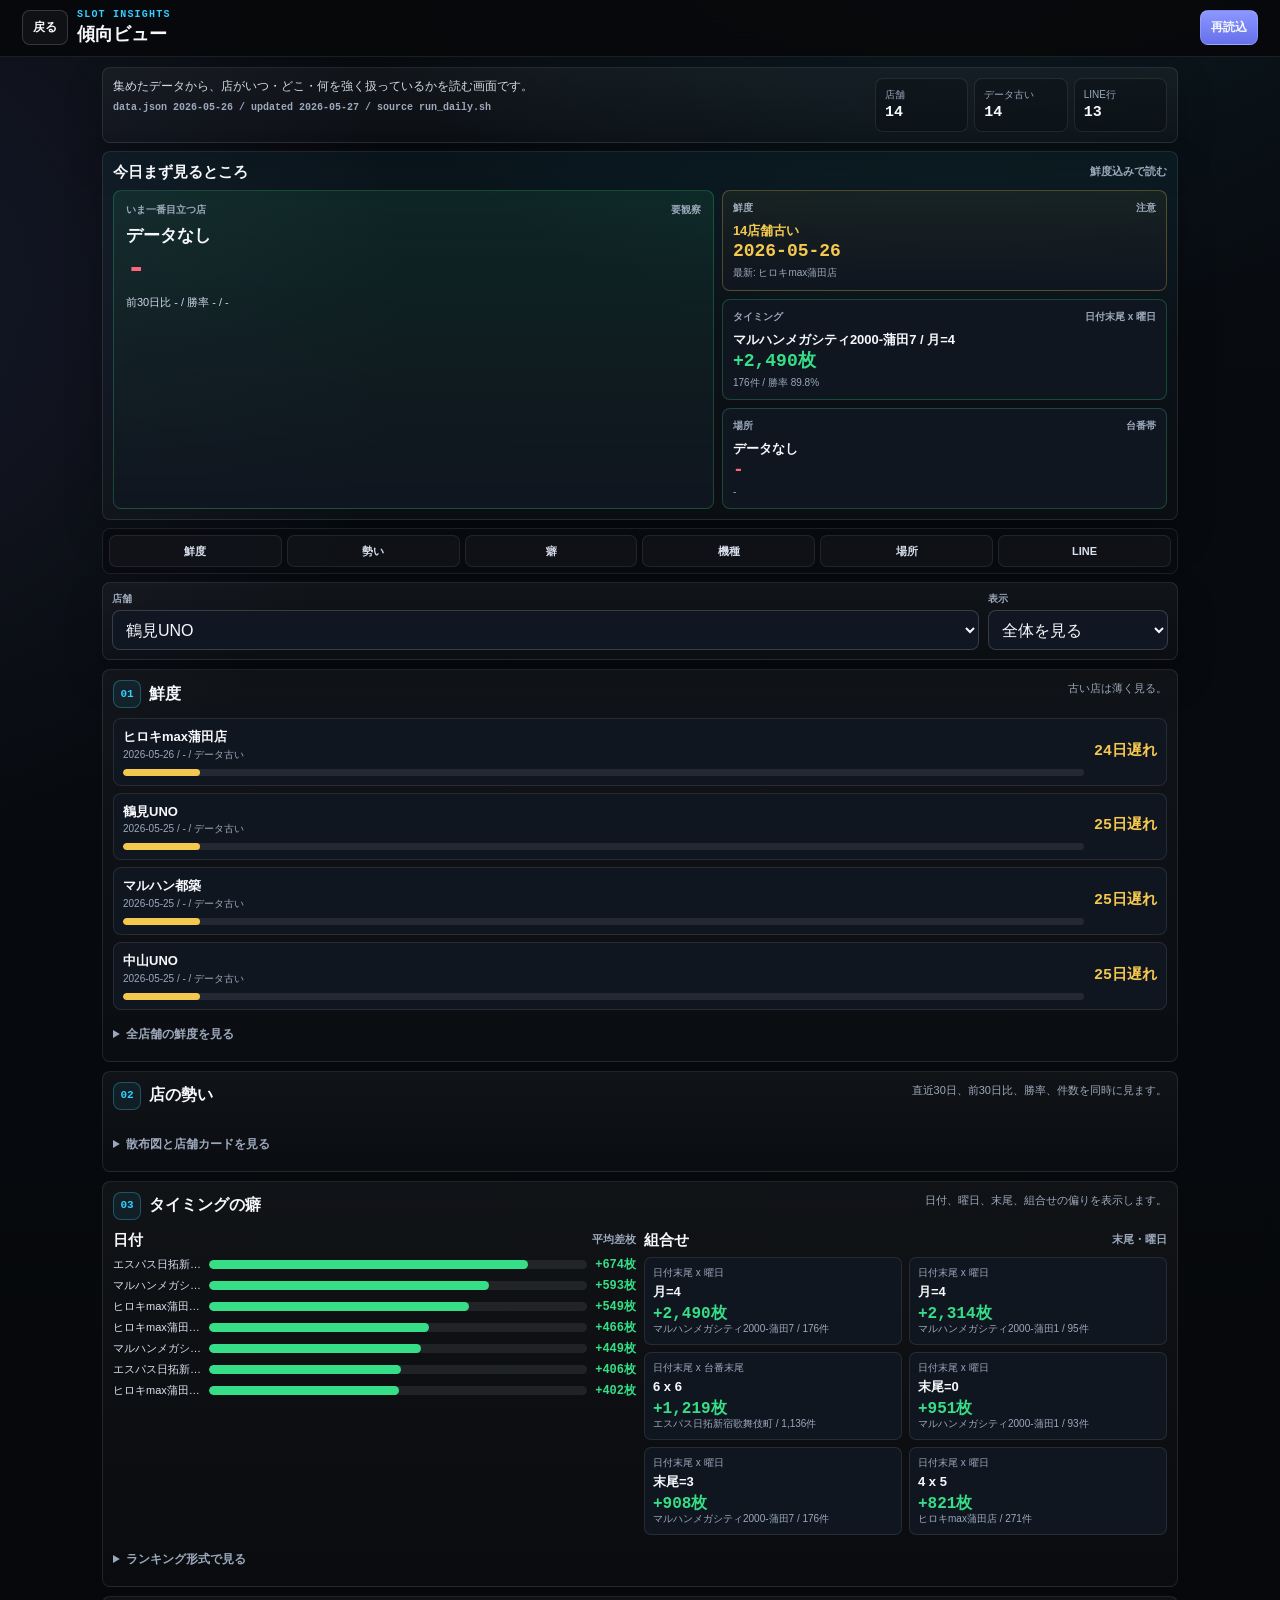
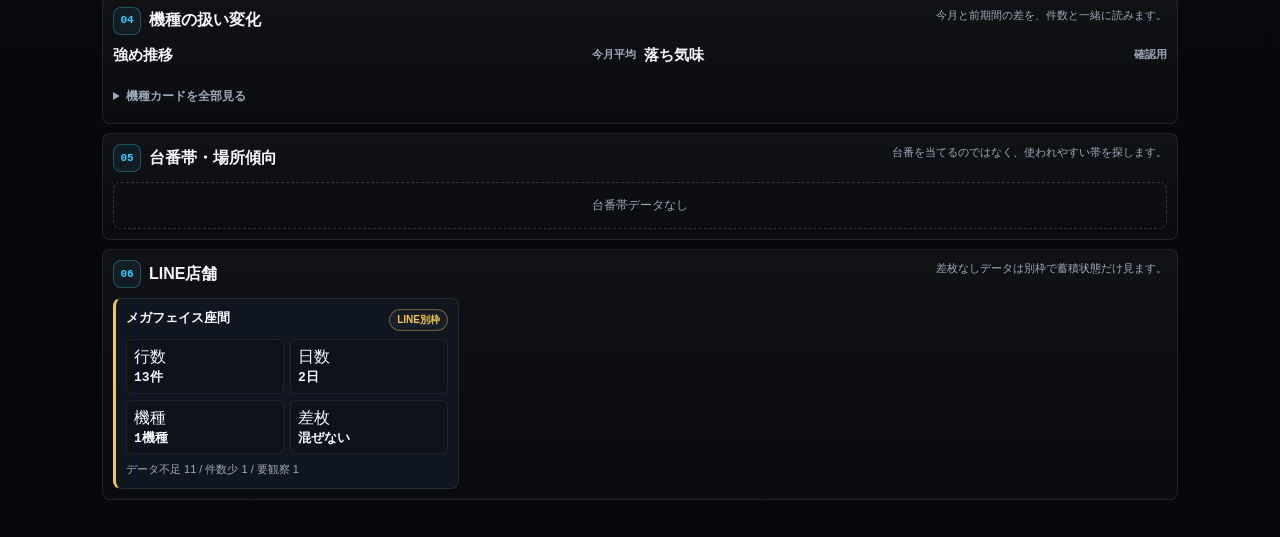
==== commit 984c24b7: "Improve insights navigation layout" ====
--- a/insights/index.html
+++ b/insights/index.html
@@ -27,6 +27,15 @@
 
   <section class="snapshot-panel" id="snapshotView"></section>
 
+  <nav class="section-nav" aria-label="分析ビュー">
+    <a href="#freshnessSection">鮮度</a>
+    <a href="#momentumSection">勢い</a>
+    <a href="#timingSection">癖</a>
+    <a href="#modelSection">機種</a>
+    <a href="#bandSection">場所</a>
+    <a href="#lineSection">LINE</a>
+  </nav>
+
   <section class="control-panel">
     <label>
       <span>店舗</span>
@@ -41,7 +50,7 @@
     </label>
   </section>
 
-  <section class="section-block compact">
+  <section class="section-block compact" id="freshnessSection">
     <div class="section-head">
       <div>
         <span>01</span>
@@ -52,7 +61,7 @@
     <div id="freshnessView"></div>
   </section>
 
-  <section class="section-block compact">
+  <section class="section-block compact" id="momentumSection">
     <div class="section-head">
       <div>
         <span>02</span>
@@ -63,7 +72,7 @@
     <div id="storeMomentumView"></div>
   </section>
 
-  <section class="section-block compact">
+  <section class="section-block compact" id="timingSection">
     <div class="section-head">
       <div>
         <span>03</span>
@@ -74,7 +83,7 @@
     <div id="timingView"></div>
   </section>
 
-  <section class="section-block compact">
+  <section class="section-block compact" id="modelSection">
     <div class="section-head">
       <div>
         <span>04</span>
@@ -85,7 +94,7 @@
     <div id="modelView"></div>
   </section>
 
-  <section class="section-block compact">
+  <section class="section-block compact" id="bandSection">
     <div class="section-head">
       <div>
         <span>05</span>
@@ -96,7 +105,7 @@
     <div id="bandView"></div>
   </section>
 
-  <section class="section-block compact">
+  <section class="section-block compact" id="lineSection">
     <div class="section-head">
       <div>
         <span>06</span>
--- a/insights/insights.css
+++ b/insights/insights.css
@@ -20,6 +20,7 @@
 
 *{box-sizing:border-box}
 html,body{margin:0;min-height:100%;background:var(--bg);color:var(--text);font-family:var(--sans);letter-spacing:0}
+html{scroll-behavior:smooth;scroll-padding-top:106px}
 body{
   background:
     radial-gradient(circle at 75% -18%, rgba(49,208,255,.13), transparent 28%),
@@ -102,11 +103,21 @@
 .signal-mini b{display:block;margin-top:2px;font:800 12px/1.2 var(--mono)}
 .pill-row{display:flex;flex-wrap:wrap;gap:5px;margin-top:9px}
 .pill{border:1px solid var(--line2);border-radius:999px;padding:4px 7px;color:#cfd7e7;background:rgba(255,255,255,.04);font-size:10px;font-weight:800}
+.section-nav{
+  position:sticky;top:58px;z-index:8;display:grid;grid-template-columns:repeat(6,minmax(0,1fr));gap:5px;
+  margin:0 0 8px;padding:6px;border:1px solid var(--line);border-radius:var(--radius);
+  background:rgba(8,11,16,.88);backdrop-filter:blur(12px);
+}
+.section-nav a{
+  display:grid;place-items:center;min-height:32px;border:1px solid rgba(255,255,255,.08);border-radius:7px;
+  color:#d8dfec;text-decoration:none;background:rgba(255,255,255,.035);font-size:11px;font-weight:900;
+}
+.section-nav a:active{background:rgba(49,208,255,.14);border-color:rgba(49,208,255,.28)}
 .control-panel{display:grid;grid-template-columns:1fr 180px;gap:9px;padding:9px;margin-bottom:9px}
 label span{display:block;color:var(--muted);font-size:10px;font-weight:800;margin-bottom:4px}
 select{
-  width:100%;min-height:42px;border:1px solid var(--line2);border-radius:var(--radius);
-  background:#111722;color:var(--text);padding:8px 10px;
+  width:100%;min-height:40px;border:1px solid var(--line2);border-radius:var(--radius);
+  background:#111722;color:var(--text);padding:8px 9px;
 }
 
 .section-block{padding:10px;margin:9px 0}
@@ -217,9 +228,13 @@
   .signal-grid{grid-template-columns:1fr}
   .signal-card strong{font-size:15px}
   .signal-card .big{font-size:26px}
-  .control-panel{grid-template-columns:1fr}
-  .section-head{display:block}
-  .section-head p{text-align:left;margin-top:5px;max-width:none}
+  .section-nav{top:57px;grid-template-columns:repeat(6,minmax(44px,1fr));gap:4px;padding:5px;overflow-x:auto}
+  .section-nav a{min-height:30px;font-size:10px}
+  .control-panel{grid-template-columns:minmax(0,1fr) 112px;gap:7px;padding:8px}
+  label span{font-size:9px;margin-bottom:3px}
+  select{min-height:38px;font-size:12px}
+  .section-head{display:flex;align-items:center}
+  .section-head p{display:none}
   .grid.cols-2,.grid.cols-3,.grid.cols-4{grid-template-columns:1fr}
   .visual-board{grid-template-columns:1fr}
   .metrics{grid-template-columns:repeat(2,minmax(0,1fr))}
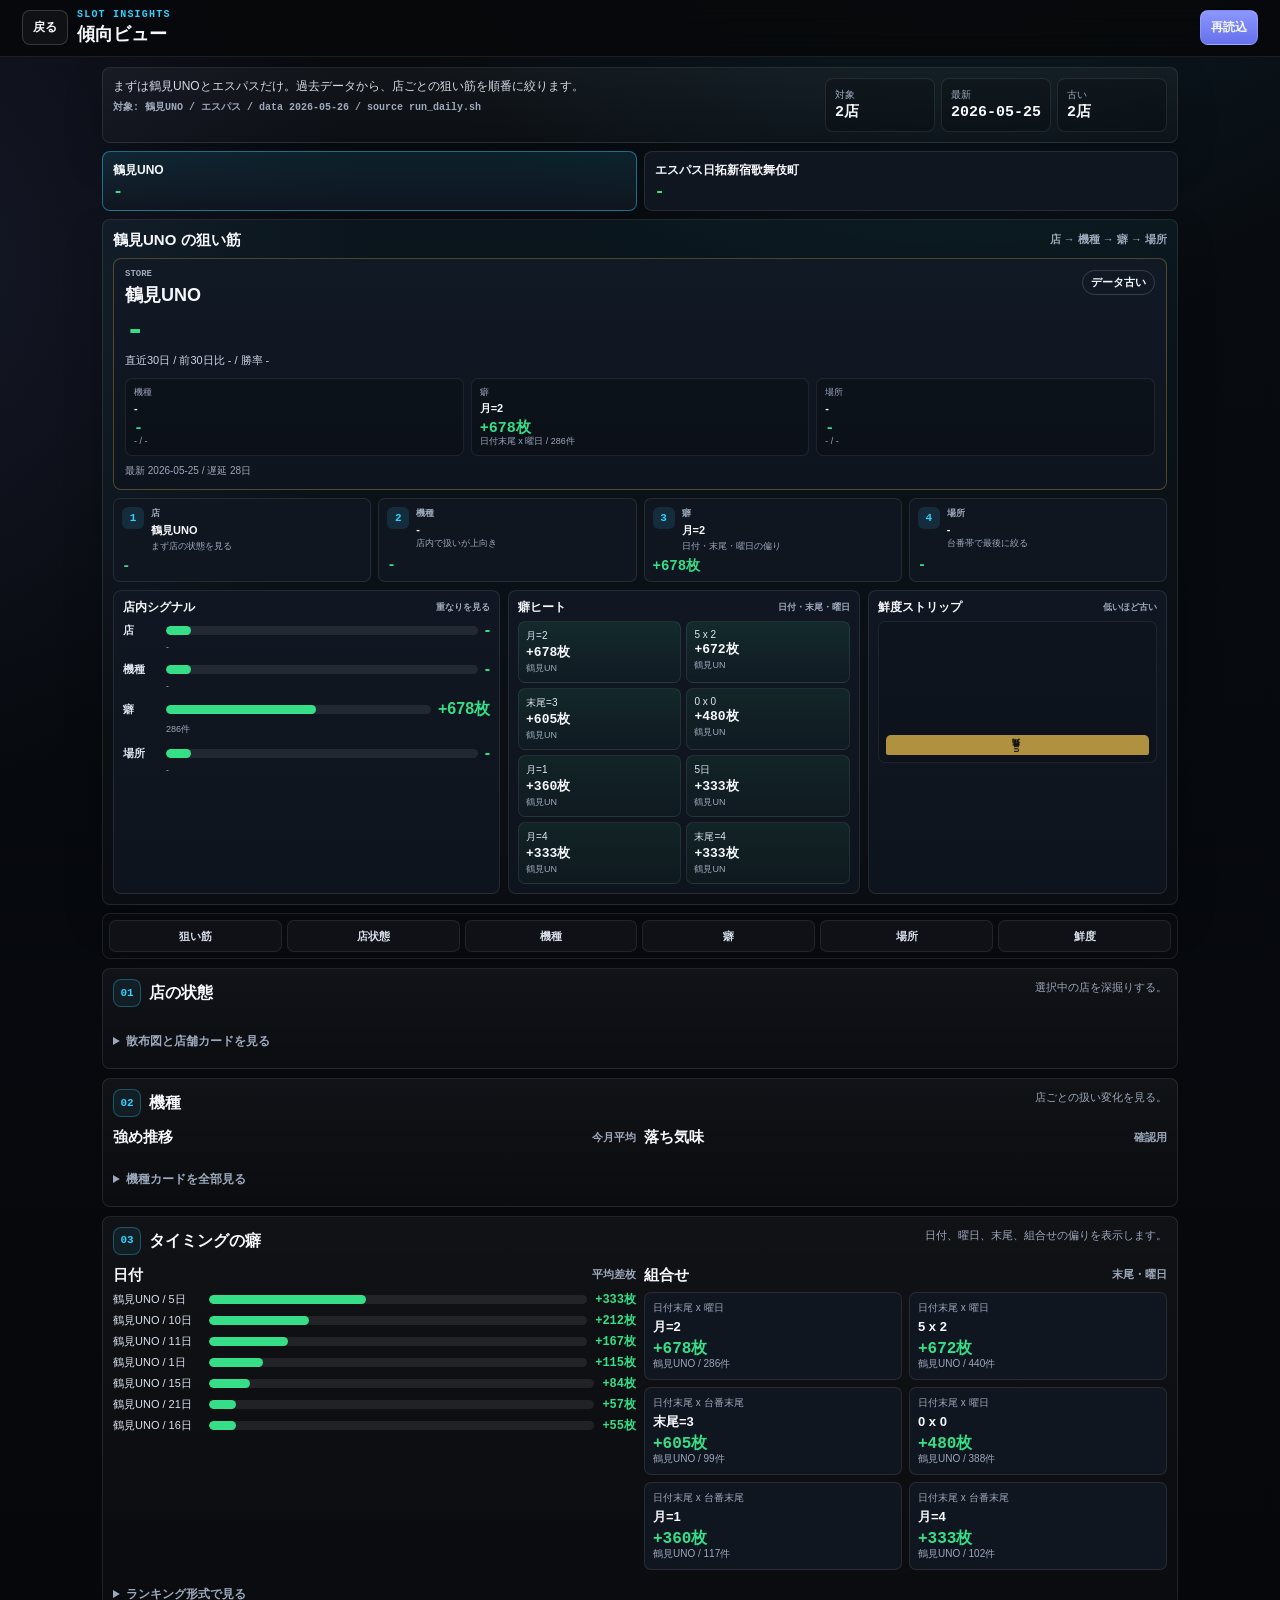
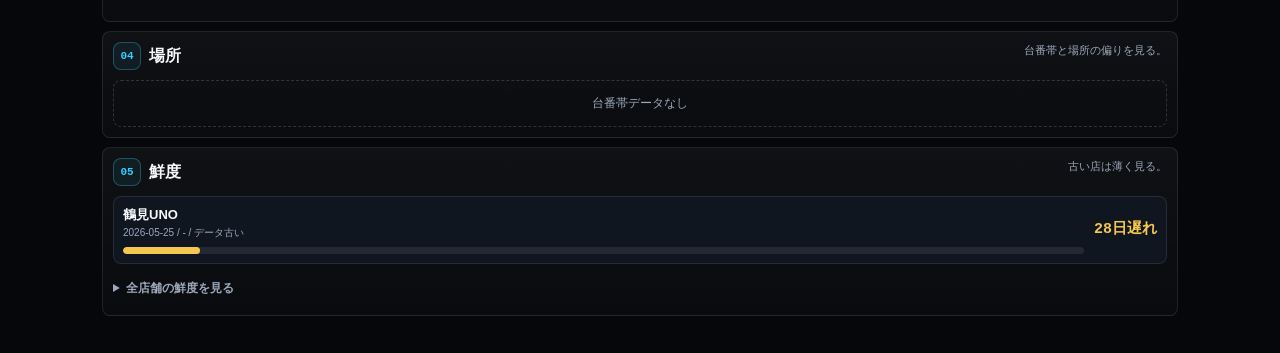
==== commit 70c02e4f: "Focus insights dashboard by store" ====
--- a/insights/index.html
+++ b/insights/index.html
@@ -19,57 +19,45 @@
 <main>
   <section class="hero-panel">
     <div>
-      <p class="hero-copy">集めたデータから、店がいつ・どこ・何を強く扱っているかを読む画面です。</p>
+      <p class="hero-copy">まずは鶴見UNOとエスパスだけ。過去データから、店ごとの狙い筋を順番に絞ります。</p>
       <div class="status-line" id="statusLine">データ読込中...</div>
     </div>
     <div class="hero-stats" id="heroStats"></div>
   </section>
 
+  <section class="store-switch-panel" id="storeSwitch"></section>
+
   <section class="snapshot-panel" id="snapshotView"></section>
 
   <nav class="section-nav" aria-label="分析ビュー">
+    <a href="#snapshotView">狙い筋</a>
+    <a href="#momentumSection">店状態</a>
+    <a href="#modelSection">機種</a>
+    <a href="#timingSection">癖</a>
+    <a href="#bandSection">場所</a>
     <a href="#freshnessSection">鮮度</a>
-    <a href="#momentumSection">勢い</a>
-    <a href="#timingSection">癖</a>
-    <a href="#modelSection">機種</a>
-    <a href="#bandSection">場所</a>
-    <a href="#lineSection">LINE</a>
   </nav>
-
-  <section class="control-panel">
-    <label>
-      <span>店舗</span>
-      <select id="storeSelect"></select>
-    </label>
-    <label>
-      <span>表示</span>
-      <select id="scopeSelect">
-        <option value="overview">全体を見る</option>
-        <option value="store">選択店舗を掘る</option>
-      </select>
-    </label>
-  </section>
-
-  <section class="section-block compact" id="freshnessSection">
-    <div class="section-head">
-      <div>
-        <span>01</span>
-        <h2>鮮度</h2>
-      </div>
-      <p>古い店は薄く見る。</p>
-    </div>
-    <div id="freshnessView"></div>
-  </section>
 
   <section class="section-block compact" id="momentumSection">
     <div class="section-head">
       <div>
-        <span>02</span>
-        <h2>店の勢い</h2>
+        <span>01</span>
+        <h2>店の状態</h2>
       </div>
-      <p>直近30日、前30日比、勝率、件数を同時に見ます。</p>
+      <p>選択中の店を深掘りする。</p>
     </div>
     <div id="storeMomentumView"></div>
+  </section>
+
+  <section class="section-block compact" id="modelSection">
+    <div class="section-head">
+      <div>
+        <span>02</span>
+        <h2>機種</h2>
+      </div>
+      <p>店ごとの扱い変化を見る。</p>
+    </div>
+    <div id="modelView"></div>
   </section>
 
   <section class="section-block compact" id="timingSection">
@@ -83,37 +71,26 @@
     <div id="timingView"></div>
   </section>
 
-  <section class="section-block compact" id="modelSection">
+  <section class="section-block compact" id="bandSection">
     <div class="section-head">
       <div>
         <span>04</span>
-        <h2>機種の扱い変化</h2>
+        <h2>場所</h2>
       </div>
-      <p>今月と前期間の差を、件数と一緒に読みます。</p>
-    </div>
-    <div id="modelView"></div>
-  </section>
-
-  <section class="section-block compact" id="bandSection">
-    <div class="section-head">
-      <div>
-        <span>05</span>
-        <h2>台番帯・場所傾向</h2>
-      </div>
-      <p>台番を当てるのではなく、使われやすい帯を探します。</p>
+      <p>台番帯と場所の偏りを見る。</p>
     </div>
     <div id="bandView"></div>
   </section>
 
-  <section class="section-block compact" id="lineSection">
+  <section class="section-block compact" id="freshnessSection">
     <div class="section-head">
       <div>
-        <span>06</span>
-        <h2>LINE店舗</h2>
+        <span>05</span>
+        <h2>鮮度</h2>
       </div>
-      <p>差枚なしデータは別枠で蓄積状態だけ見ます。</p>
+      <p>古い店は薄く見る。</p>
     </div>
-    <div id="lineView"></div>
+    <div id="freshnessView"></div>
   </section>
 </main>
 
--- a/insights/insights.css
+++ b/insights/insights.css
@@ -67,6 +67,50 @@
 .snapshot-title{display:flex;align-items:center;justify-content:space-between;gap:10px;margin-bottom:8px}
 .snapshot-title h2{font-size:15px}
 .snapshot-title span{color:var(--muted);font-size:11px;font-weight:800}
+.store-switch-panel{margin-bottom:8px}
+.store-switcher{display:grid;grid-template-columns:repeat(2,minmax(0,1fr));gap:7px}
+.store-switcher button{
+  min-width:0;border:1px solid var(--line);border-radius:var(--radius);background:#101620;color:var(--text);
+  padding:10px;text-align:left;cursor:pointer;
+}
+.store-switcher button.active{border-color:rgba(49,208,255,.45);background:linear-gradient(180deg,rgba(49,208,255,.12),#101620)}
+.store-switcher span{display:block;font-size:12px;font-weight:900;white-space:nowrap;overflow:hidden;text-overflow:ellipsis}
+.store-switcher b{display:block;margin-top:4px;font:900 17px/1 var(--mono)}
+.store-plan-grid{display:grid;grid-template-columns:1fr;gap:8px}
+.plan-card{
+  border:1px solid var(--line);border-radius:var(--radius);background:linear-gradient(180deg,#111925,#0e141d);padding:11px;
+}
+.plan-card.up{border-color:rgba(54,223,135,.28);background:linear-gradient(180deg,rgba(54,223,135,.08),#101620)}
+.plan-card.stale,.plan-card.thin{border-color:rgba(244,200,79,.28)}
+.plan-head{display:flex;justify-content:space-between;gap:10px;align-items:start}
+.plan-head span{display:block;color:var(--muted);font:900 9px/1 var(--mono)}
+.plan-head strong{display:block;margin-top:5px;font-size:18px;line-height:1.25}
+.plan-head b{border:1px solid var(--line2);border-radius:999px;padding:4px 8px;font-size:11px;white-space:nowrap}
+.plan-main{margin-top:8px}
+.plan-score{font:900 34px/1 var(--mono)}
+.plan-main p{margin:5px 0 0;color:#cbd4e4;font-size:11px}
+.plan-route{display:grid;grid-template-columns:repeat(3,minmax(0,1fr));gap:7px;margin-top:10px}
+.signal-box{border:1px solid rgba(255,255,255,.08);border-radius:7px;background:rgba(0,0,0,.18);padding:8px;min-width:0}
+.signal-box span,.signal-box small{display:block;color:var(--muted);font-size:9px;line-height:1.25}
+.signal-box strong{display:block;margin-top:4px;font-size:11px;line-height:1.25;white-space:nowrap;overflow:hidden;text-overflow:ellipsis}
+.signal-box b{display:block;margin-top:5px;font:900 15px/1 var(--mono)}
+.plan-foot{margin-top:8px;color:var(--muted);font-size:10px}
+.route-board{display:grid;grid-template-columns:repeat(4,minmax(0,1fr));gap:7px;margin-top:8px}
+.route-step{
+  border:1px solid var(--line);border-radius:7px;background:#101620;padding:8px;min-width:0;display:grid;grid-template-columns:auto minmax(0,1fr);gap:7px;
+}
+.route-step>span{display:grid;place-items:center;width:22px;height:22px;border-radius:6px;background:rgba(49,208,255,.12);color:var(--accent2);font:900 11px/1 var(--mono)}
+.route-step b{display:block;color:var(--muted);font-size:9px}
+.route-step strong{display:block;margin-top:3px;font-size:11px;white-space:nowrap;overflow:hidden;text-overflow:ellipsis}
+.route-step small{display:block;margin-top:3px;color:var(--muted);font-size:9px;line-height:1.2}
+.route-step em{grid-column:1 / -1;font:900 14px/1 var(--mono);font-style:normal}
+.focus-meter{display:grid;gap:8px}
+.focus-meter-row{display:grid;grid-template-columns:36px minmax(0,1fr) auto;gap:7px;align-items:center}
+.focus-meter-row span{font-size:11px;color:#dfe6f2;font-weight:900}
+.focus-meter-row small{grid-column:2 / -1;color:var(--muted);font-size:9px;margin-top:-4px}
+.compare-bar{height:9px;border-radius:999px;background:rgba(255,255,255,.08);overflow:hidden}
+.compare-bar i{display:block;height:100%;border-radius:inherit;background:var(--plus)}
+.compare-bar i.down{background:var(--minus)}
 .command-board{display:grid;grid-template-columns:1.35fr 1fr;gap:8px}
 .command-main{
   min-width:0;border:1px solid rgba(54,223,135,.24);border-radius:var(--radius);
@@ -86,6 +130,45 @@
 .command-tile b{display:block;margin-top:3px;font:900 18px/1.05 var(--mono)}
 .command-tile p{margin:5px 0 0;color:var(--muted);font-size:10px;line-height:1.35}
 .command-chips{display:flex;flex-wrap:wrap;gap:5px;margin-top:9px}
+.dashboard-grid{display:grid;grid-template-columns:1.1fr 1fr .85fr;gap:8px;margin-top:8px}
+.viz-card{
+  min-width:0;border:1px solid var(--line);border-radius:var(--radius);
+  background:linear-gradient(180deg,#101722,#0e141d);padding:9px;
+}
+.viz-head{display:flex;align-items:center;justify-content:space-between;gap:8px;margin-bottom:7px}
+.viz-head strong{font-size:12px;line-height:1.2}
+.viz-head span{color:var(--muted);font-size:9px;font-weight:800;white-space:nowrap}
+.momentum-map{
+  position:relative;height:142px;border:1px solid rgba(255,255,255,.07);border-radius:7px;
+  background:linear-gradient(180deg,rgba(54,223,135,.035),rgba(255,102,124,.025));
+  overflow:hidden;
+}
+.momentum-map::before,.momentum-map::after{content:"";position:absolute;background:rgba(255,255,255,.09)}
+.momentum-map::before{left:0;right:0;top:50%;height:1px}.momentum-map::after{top:0;bottom:0;left:50%;width:1px}
+.map-dot{
+  position:absolute;transform:translate(-50%,-50%);display:grid;place-items:center;min-width:30px;height:22px;
+  border:1px solid rgba(255,255,255,.18);border-radius:999px;background:#171f2b;color:#e9eef8;
+}
+.map-dot b{font:900 9px/1 var(--mono)}
+.map-dot.up{background:rgba(54,223,135,.18);border-color:rgba(54,223,135,.45)}
+.map-dot.down{background:rgba(255,102,124,.16);border-color:rgba(255,102,124,.42)}
+.map-dot.stale,.map-dot.thin{background:rgba(244,200,79,.14);border-color:rgba(244,200,79,.4)}
+.heat-matrix{display:grid;grid-template-columns:repeat(2,minmax(0,1fr));gap:5px}
+.heat-tile{
+  min-width:0;border:1px solid rgba(255,255,255,.08);border-radius:7px;padding:7px;
+  background:linear-gradient(180deg,rgba(54,223,135,var(--heat-alpha)),rgba(54,223,135,.025));
+}
+.heat-tile.down{background:linear-gradient(180deg,rgba(255,102,124,var(--heat-alpha)),rgba(255,102,124,.025))}
+.heat-tile span{display:block;color:#dfe6f2;font-size:10px;white-space:nowrap;overflow:hidden;text-overflow:ellipsis}
+.heat-tile b{display:block;margin-top:3px;font:900 13px/1 var(--mono)}
+.heat-tile small{display:block;margin-top:3px;color:var(--muted);font-size:9px;white-space:nowrap;overflow:hidden;text-overflow:ellipsis}
+.fresh-strip{display:flex;align-items:end;gap:4px;height:142px;border:1px solid rgba(255,255,255,.07);border-radius:7px;padding:7px;background:rgba(0,0,0,.12)}
+.fresh-cell{
+  flex:1 1 0;min-width:12px;border-radius:5px 5px 2px 2px;background:rgba(54,223,135,.55);
+  display:flex;align-items:end;justify-content:center;overflow:hidden;
+}
+.fresh-cell.stale{background:rgba(244,200,79,.7)}
+.fresh-cell i{writing-mode:vertical-rl;transform:rotate(180deg);font:900 8px/1 var(--mono);color:rgba(5,7,10,.82);padding:3px 0}
 .signal-card{
   position:relative;min-width:0;border:1px solid var(--line);border-radius:var(--radius);
   background:linear-gradient(180deg,#121924,#0f141d);padding:12px;overflow:hidden;
@@ -218,6 +301,11 @@
   .hero-stats{min-width:0;grid-template-columns:repeat(3,minmax(0,1fr))}
   .hero-stat{padding:7px}
   .hero-stat strong{font-size:14px}
+  .store-switcher button{padding:9px}
+  .plan-head strong{font-size:17px}
+  .plan-score{font-size:32px}
+  .plan-route{grid-template-columns:1fr}
+  .route-board{grid-template-columns:repeat(2,minmax(0,1fr))}
   .command-board{grid-template-columns:1fr}
   .command-tiles{grid-template-columns:repeat(3,minmax(0,1fr))}
   .command-main .command-value{font-size:32px}
@@ -225,6 +313,9 @@
   .command-tile strong{font-size:11px}
   .command-tile b{font-size:15px}
   .command-tile p{display:none}
+  .dashboard-grid{grid-template-columns:1fr}
+  .momentum-map,.fresh-strip{height:126px}
+  .heat-matrix{grid-template-columns:repeat(2,minmax(0,1fr))}
   .signal-grid{grid-template-columns:1fr}
   .signal-card strong{font-size:15px}
   .signal-card .big{font-size:26px}
